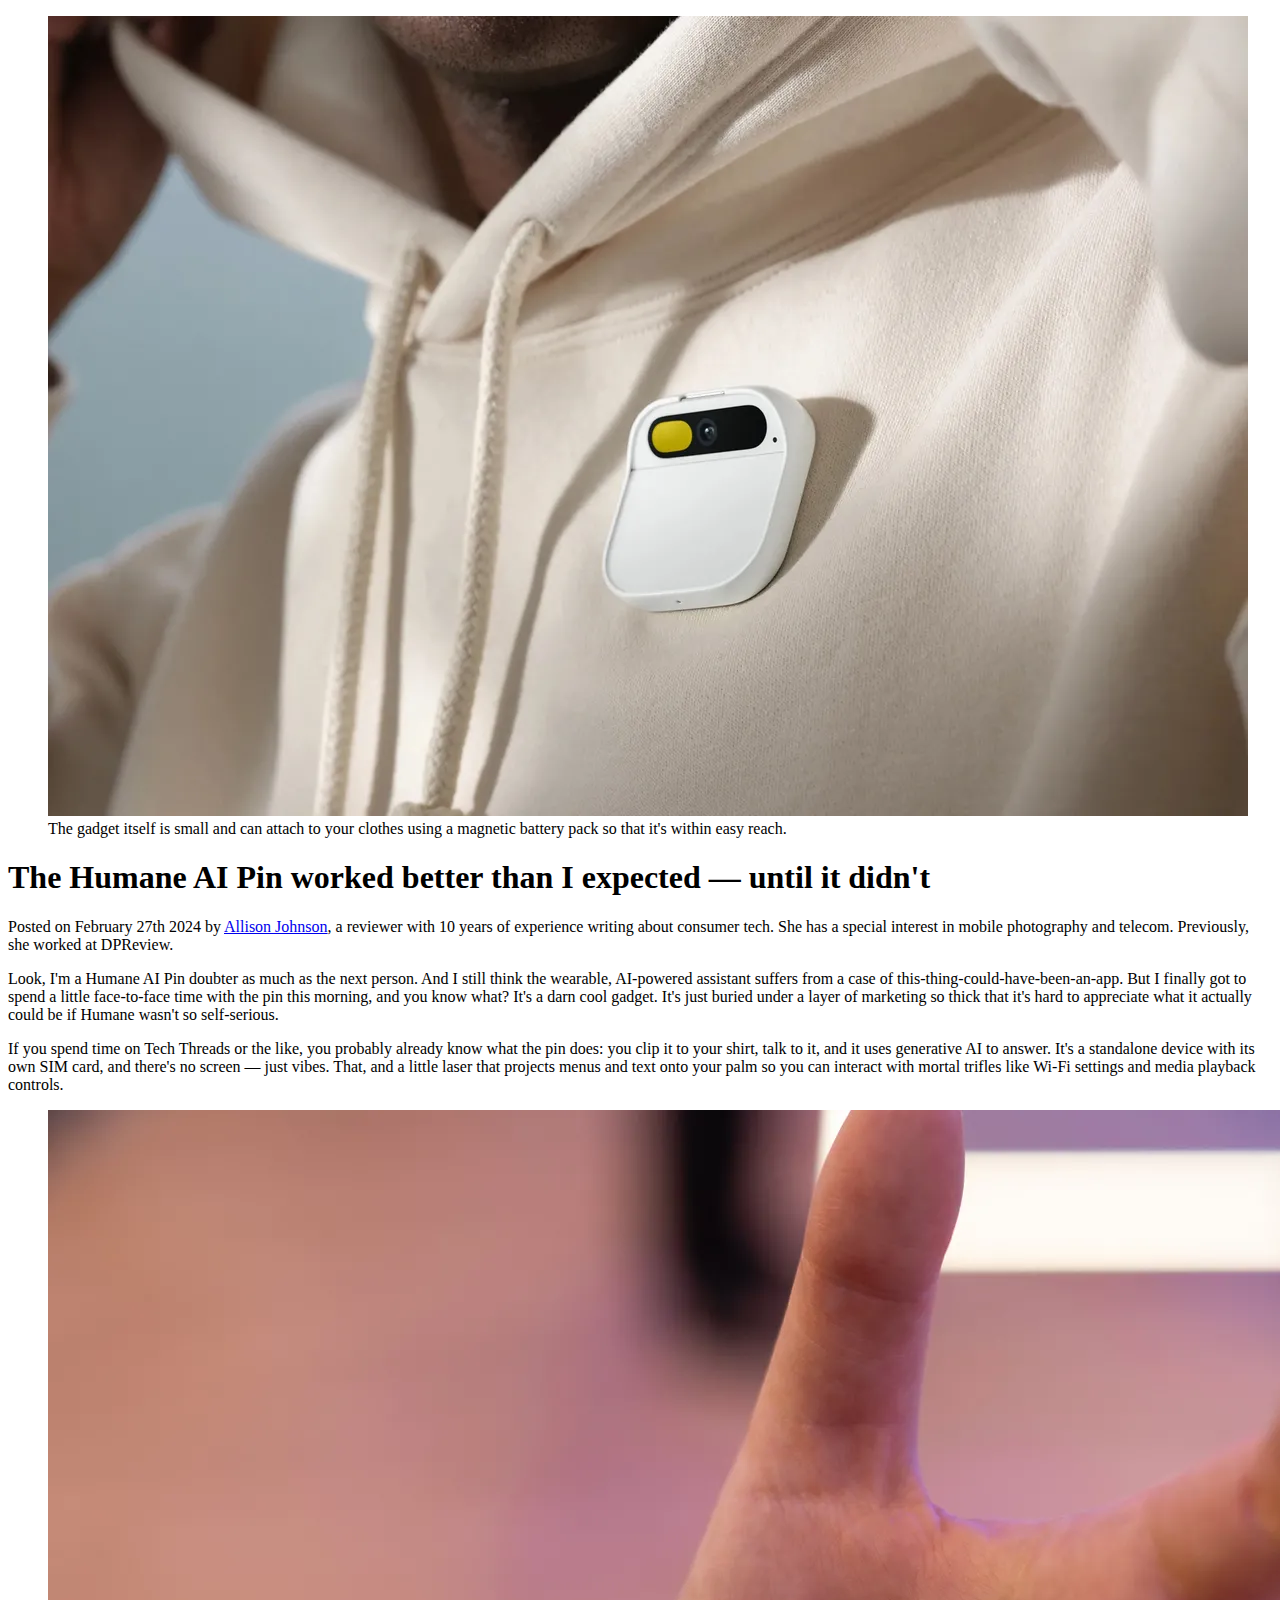
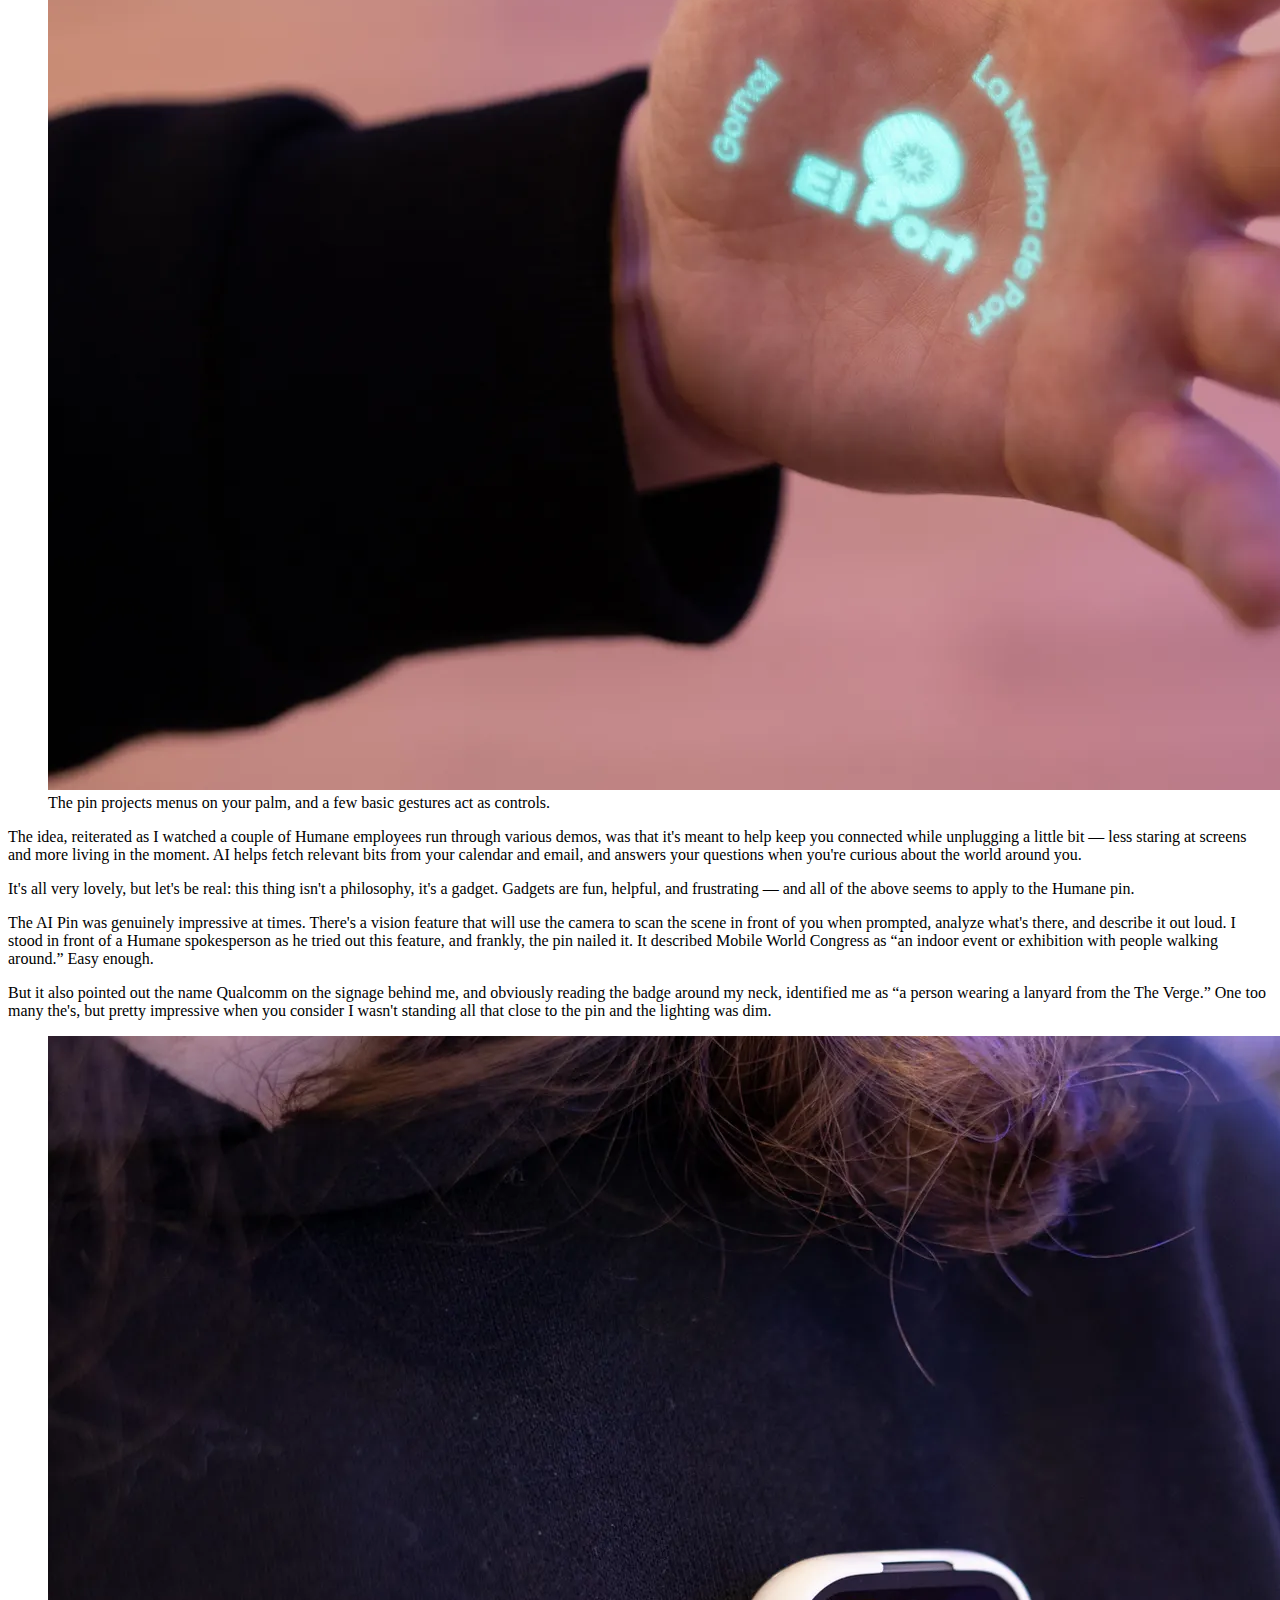
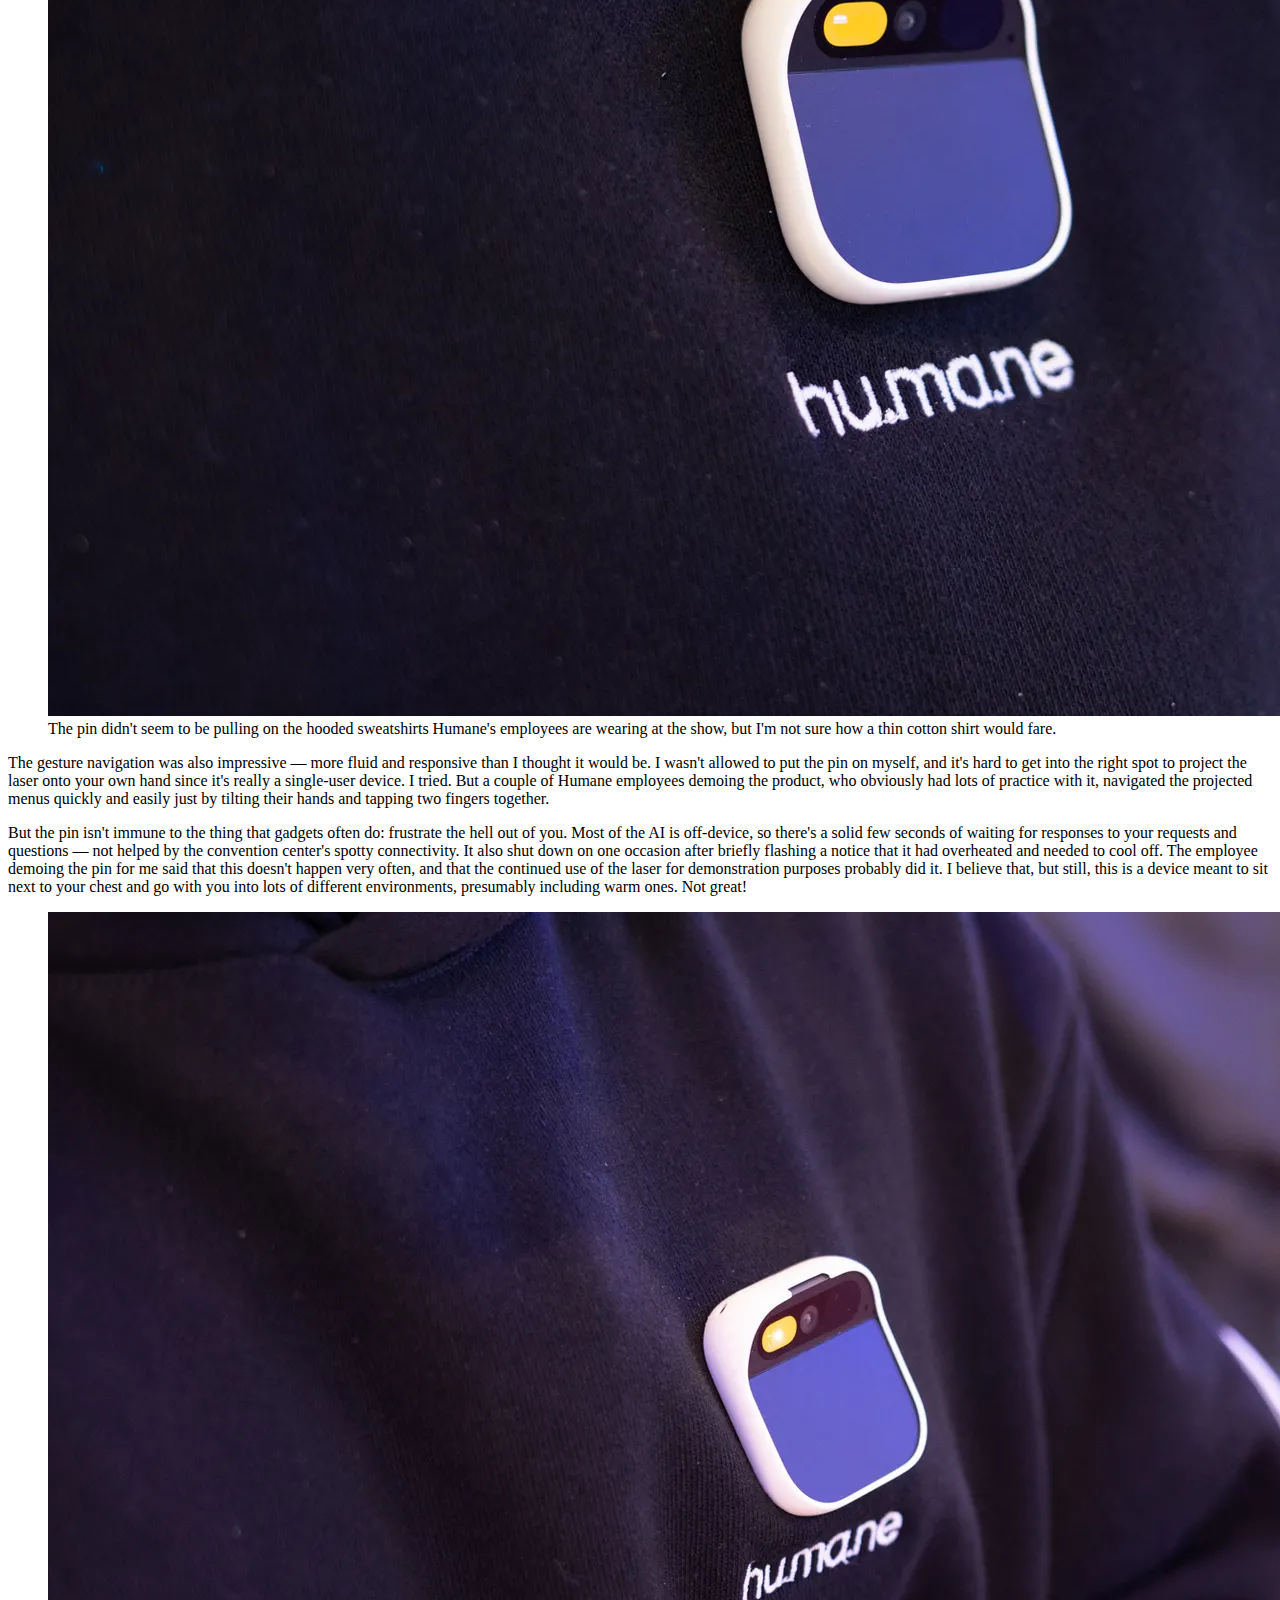
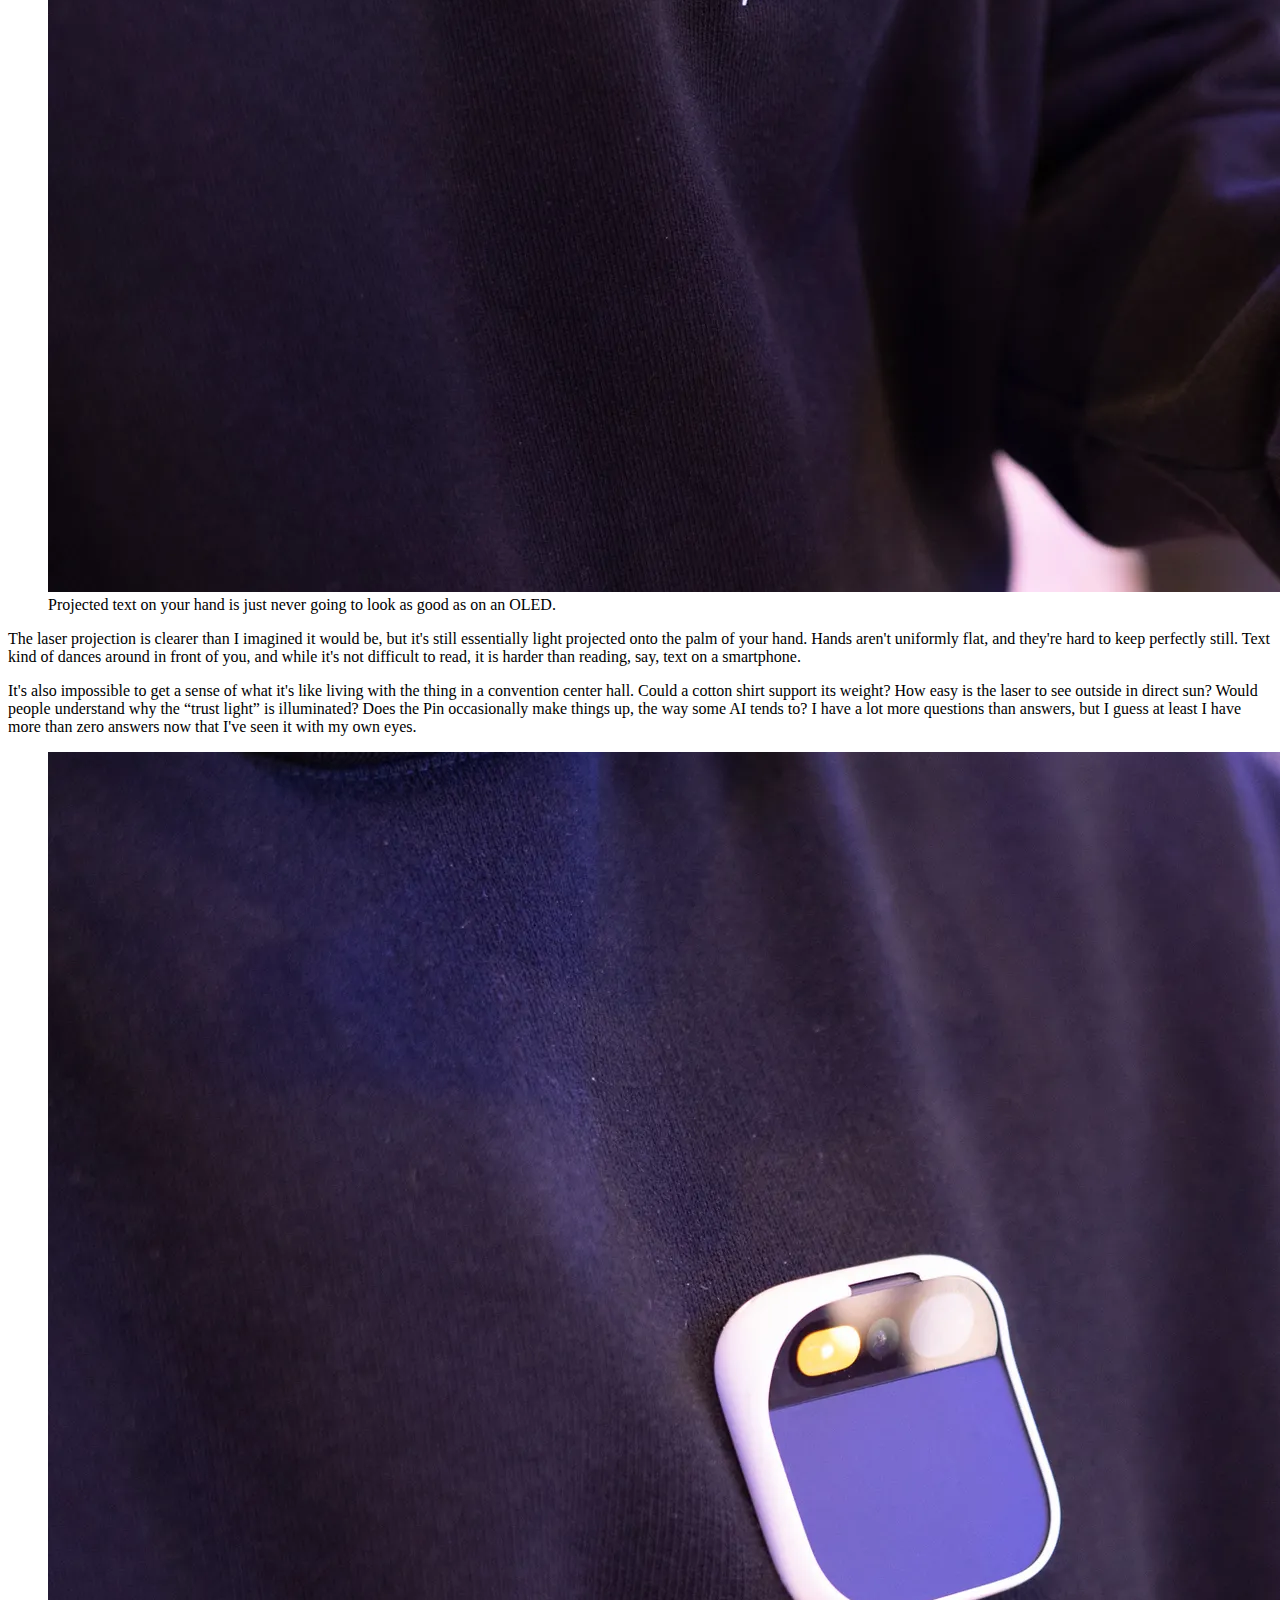
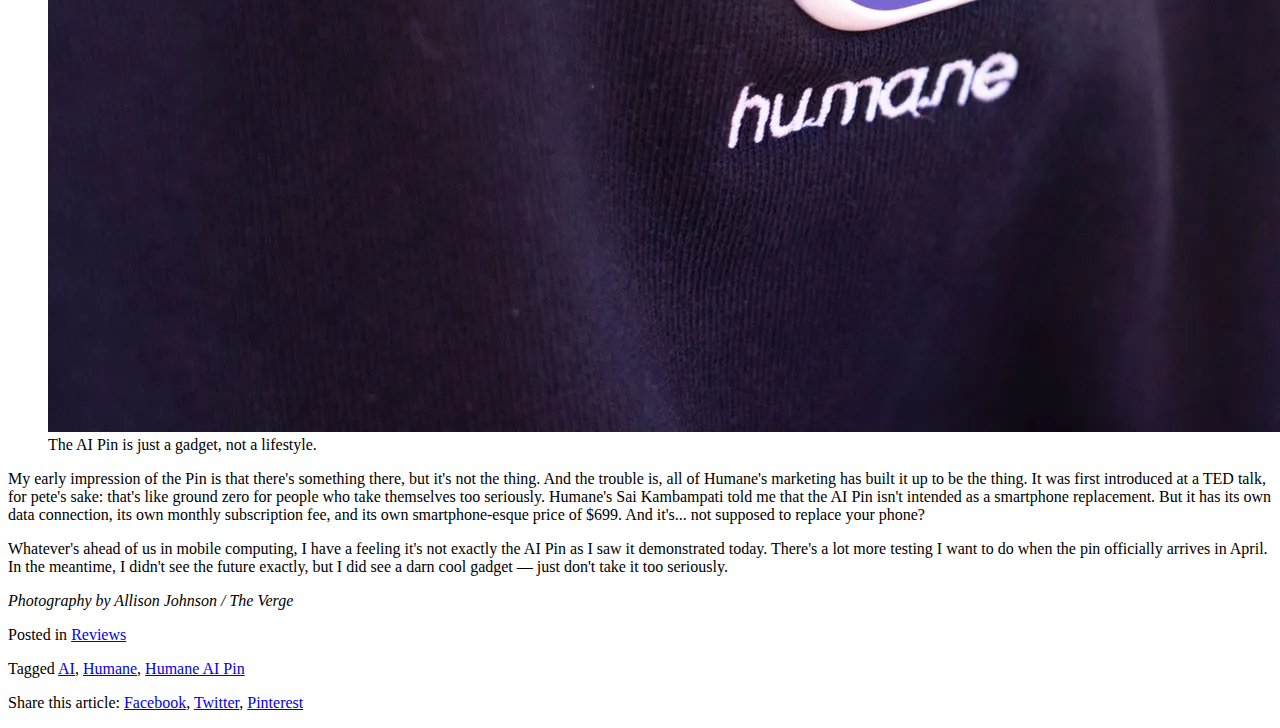
==== index.html @ 14acaa5f "04 - Folder structure & files rearrangement + added styles" ====
<!DOCTYPE html>
<html lang="en">

<head>
    <meta charset="UTF-8">
    <meta name="viewport" content="width=device-width, initial-scale=1.0">
    <title>Document</title>
</head>

<body>
    <!-- Header -->
    <header>
        <figure>
            <img src="./images/Humane_Ai_Pin_Business.jpeg.webp" alt="Humane AI Pin on a hoodie." />
            <figcaption>
                <span>The gadget itself is small and can attach to your clothes using a magnetic battery pack so
                    that it's within easy reach.</span>
            </figcaption>
        </figure>
        <div>
            <h1>The Humane AI Pin worked better than I expected — until it didn't</h1>
            <p>Posted on <time datetime="2020-04-15">February 27th 2024</time> by <a href="#">Allison Johnson</a>, a
                reviewer with 10 years of experience writing about consumer tech. She has a special interest in
                mobile photography and telecom. Previously, she worked at DPReview.</p>
        </div>
    </header>
    <article>
        <!-- Content -->
        <div>
            <p>
                Look, I'm a Humane AI Pin doubter as much as the next person. And I still think the wearable, AI-powered
                assistant suffers from a case of this-thing-could-have-been-an-app. But I finally got to spend a little
                face-to-face time with the pin this morning, and you know what? It's a darn cool gadget. It's just
                buried under a layer of marketing so thick that it's hard to appreciate what it actually could be if
                Humane wasn't so self-serious.
            </p>
            <p>
                If you spend time on Tech Threads or the like, you probably already know what the pin does: you clip it
                to your shirt, talk to it, and it uses generative AI to answer. It's a standalone device with its own
                SIM card, and there's no screen — just vibes. That, and a little laser that projects menus and text onto
                your palm so you can interact with mortal trifles like Wi-Fi settings and media playback controls.
            </p>
            <figure>
                <img src="./images/DSC06901_processed.jpg.webp" alt="Humane AI Pin projecting on the palm of a hand." />
                <figcaption>
                    <span>The pin projects menus on your palm, and a few basic gestures act as controls.</span>
                </figcaption>
            </figure>
            <p>
                The idea, reiterated as I watched a couple of Humane employees run through various demos, was that it's
                meant to help keep you connected while unplugging a little bit — less staring at screens and more living
                in the moment. AI helps fetch relevant bits from your calendar and email, and answers your questions
                when you're curious about the world around you.
            </p>
            <p>
                It's all very lovely, but let's be real: this thing isn't a philosophy, it's a gadget. Gadgets are fun,
                helpful, and frustrating — and all of the above seems to apply to the Humane pin.
            </p>
            <p>
                The AI Pin was genuinely impressive at times. There's a vision feature that will use the camera to scan
                the scene in front of you when prompted, analyze what's there, and describe it out loud. I stood in
                front of a Humane spokesperson as he tried out this feature, and frankly, the pin nailed it. It
                described Mobile World Congress as “an indoor event or exhibition with people walking around.” Easy
                enough.
            </p>
            <p>
                But it also pointed out the name Qualcomm on the signage behind me, and obviously reading the badge
                around my neck, identified me as “a person wearing a lanyard from the The Verge.” One too many the's,
                but pretty impressive when you consider I wasn't standing all that close to the pin and the lighting was
                dim.
            </p>
            <figure>
                <img src="./images/DSC06874_processed.jpg.webp" alt="Humane AI Pin on a black hoodie." />
                <figcaption>
                    <span>The pin didn't seem to be pulling on the hooded sweatshirts Humane's employees are wearing at
                        the show, but I'm not sure how a thin cotton shirt would fare.</span>
                </figcaption>
            </figure>
            <p>
                The gesture navigation was also impressive — more fluid and responsive than I thought it would be. I
                wasn't allowed to put the pin on myself, and it's hard to get into the right spot to project the laser
                onto your own hand since it's really a single-user device. I tried. But a couple of Humane employees
                demoing the product, who obviously had lots of practice with it, navigated the projected menus quickly
                and easily just by tilting their hands and tapping two fingers together.
            </p>
            <p>
                But the pin isn't immune to the thing that gadgets often do: frustrate the hell out of you. Most of the
                AI is off-device, so there's a solid few seconds of waiting for responses to your requests and questions
                — not helped by the convention center's spotty connectivity. It also shut down on one occasion after
                briefly flashing a notice that it had overheated and needed to cool off. The employee demoing the pin
                for me said that this doesn't happen very often, and that the continued use of the laser for
                demonstration purposes probably did it. I believe that, but still, this is a device meant to sit next to
                your chest and go with you into lots of different environments, presumably including warm ones. Not
                great!
            </p>
            <figure>
                <img src="./images/DSC06916_processed.jpg.webp"
                    alt="Humane AI Pin gesture of projecting on the palm of a hand." />
                <figcaption>
                    <span>Projected text on your hand is just never going to look as good as on an OLED.</span>
                </figcaption>
            </figure>
            <p>
                The laser projection is clearer than I imagined it would be, but it's still essentially light projected
                onto the palm of your hand. Hands aren't uniformly flat, and they're hard to keep perfectly still. Text
                kind of dances around in front of you, and while it's not difficult to read, it is harder than reading,
                say, text on a smartphone.
            </p>
            <p>
                It's also impossible to get a sense of what it's like living with the thing in a convention center hall.
                Could a cotton shirt support its weight? How easy is the laser to see outside in direct sun? Would
                people understand why the “trust light” is illuminated? Does the Pin occasionally make things up, the
                way some AI tends to? I have a lot more questions than answers, but I guess at least I have more than
                zero answers now that I've seen it with my own eyes.
            </p>
            <figure>
                <img src="./images/DSC06940_processed.jpg.webp" alt="Humane AI Pin on a Humane hoodie." />
                <figcaption>
                    <span>The AI Pin is just a gadget, not a lifestyle.</span>
                </figcaption>
            </figure>
            <p>
                My early impression of the Pin is that there's something there, but it's not the thing. And the trouble
                is, all of Humane's marketing has built it up to be the thing. It was first introduced at a TED talk,
                for pete's sake: that's like ground zero for people who take themselves too seriously. Humane's Sai
                Kambampati told me that the AI Pin isn't intended as a smartphone replacement. But it has its own data
                connection, its own monthly subscription fee, and its own smartphone-esque price of $699. And it's...
                not supposed to replace your phone?
            </p>
            <p>
                Whatever's ahead of us in mobile computing, I have a feeling it's not exactly the AI Pin as I saw it
                demonstrated today. There's a lot more testing I want to do when the pin officially arrives in April. In
                the meantime, I didn't see the future exactly, but I did see a darn cool gadget — just don't take it too
                seriously.
            </p>
            <p>
                <em>
                    Photography by Allison Johnson / The Verge
                </em>
            </p>
        </div>
    </article>
    <footer>
        <p>Posted in <a href="#">Reviews</a></p>
        <p>Tagged <a href="#">AI</a>, <a href="#">Humane</a>, <a href="#">Humane AI Pin</a></p>
        <p>Share this article: <a href="#">Facebook</a>, <a href="#">Twitter</a>, <a href="#">Pinterest</a></p>
    </footer>
</body>

</html>
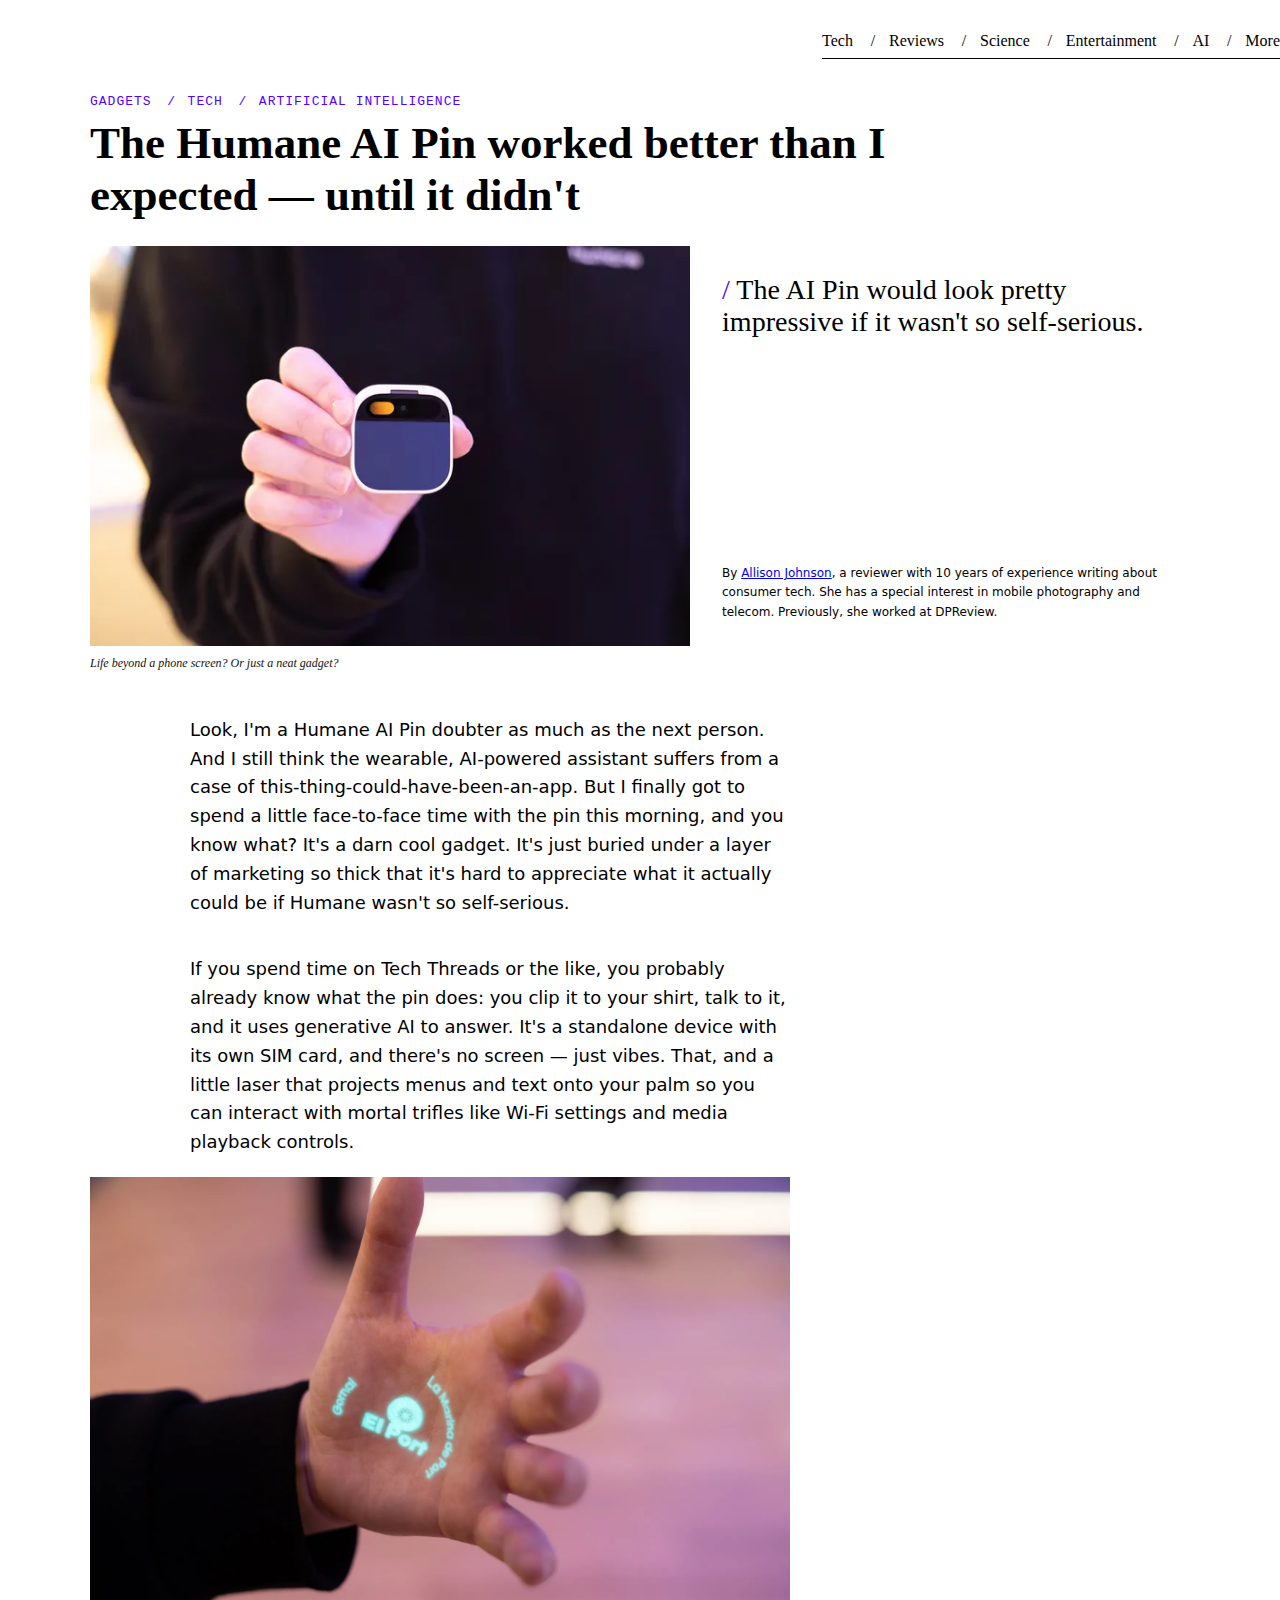
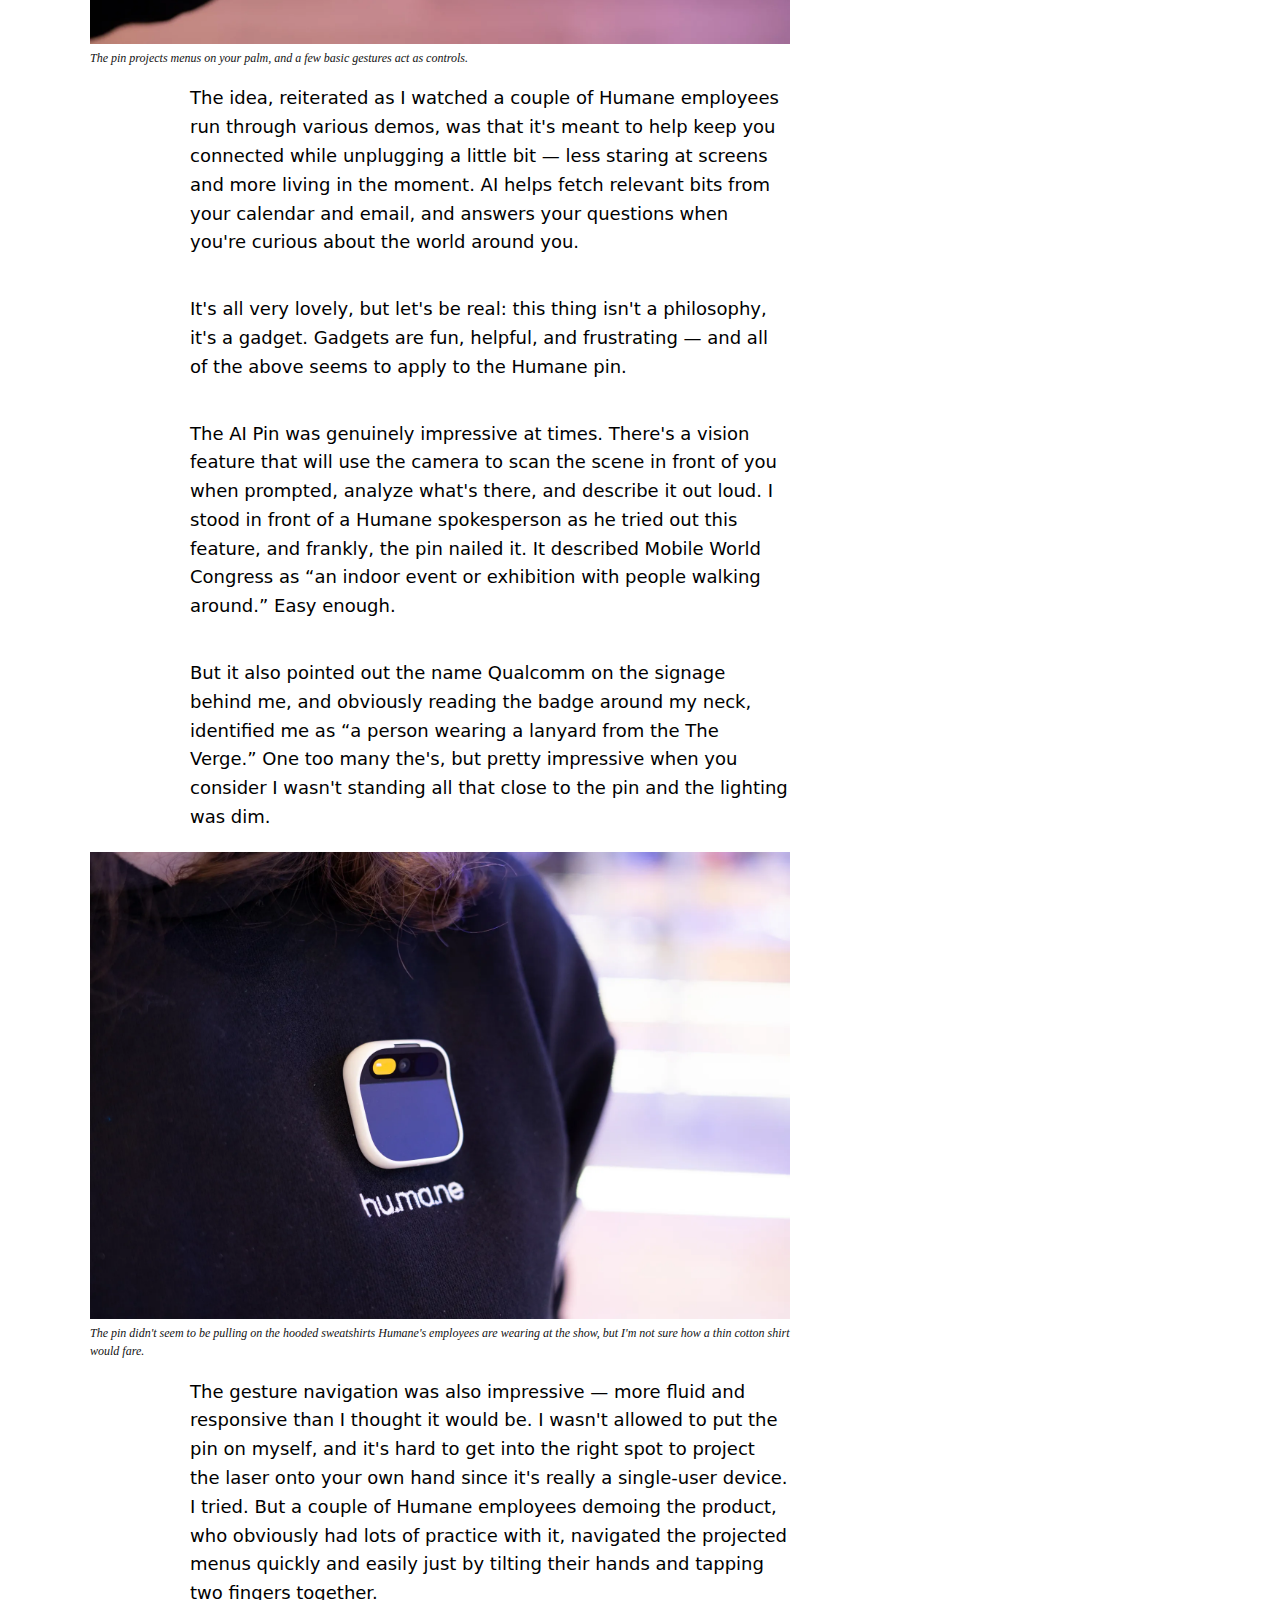
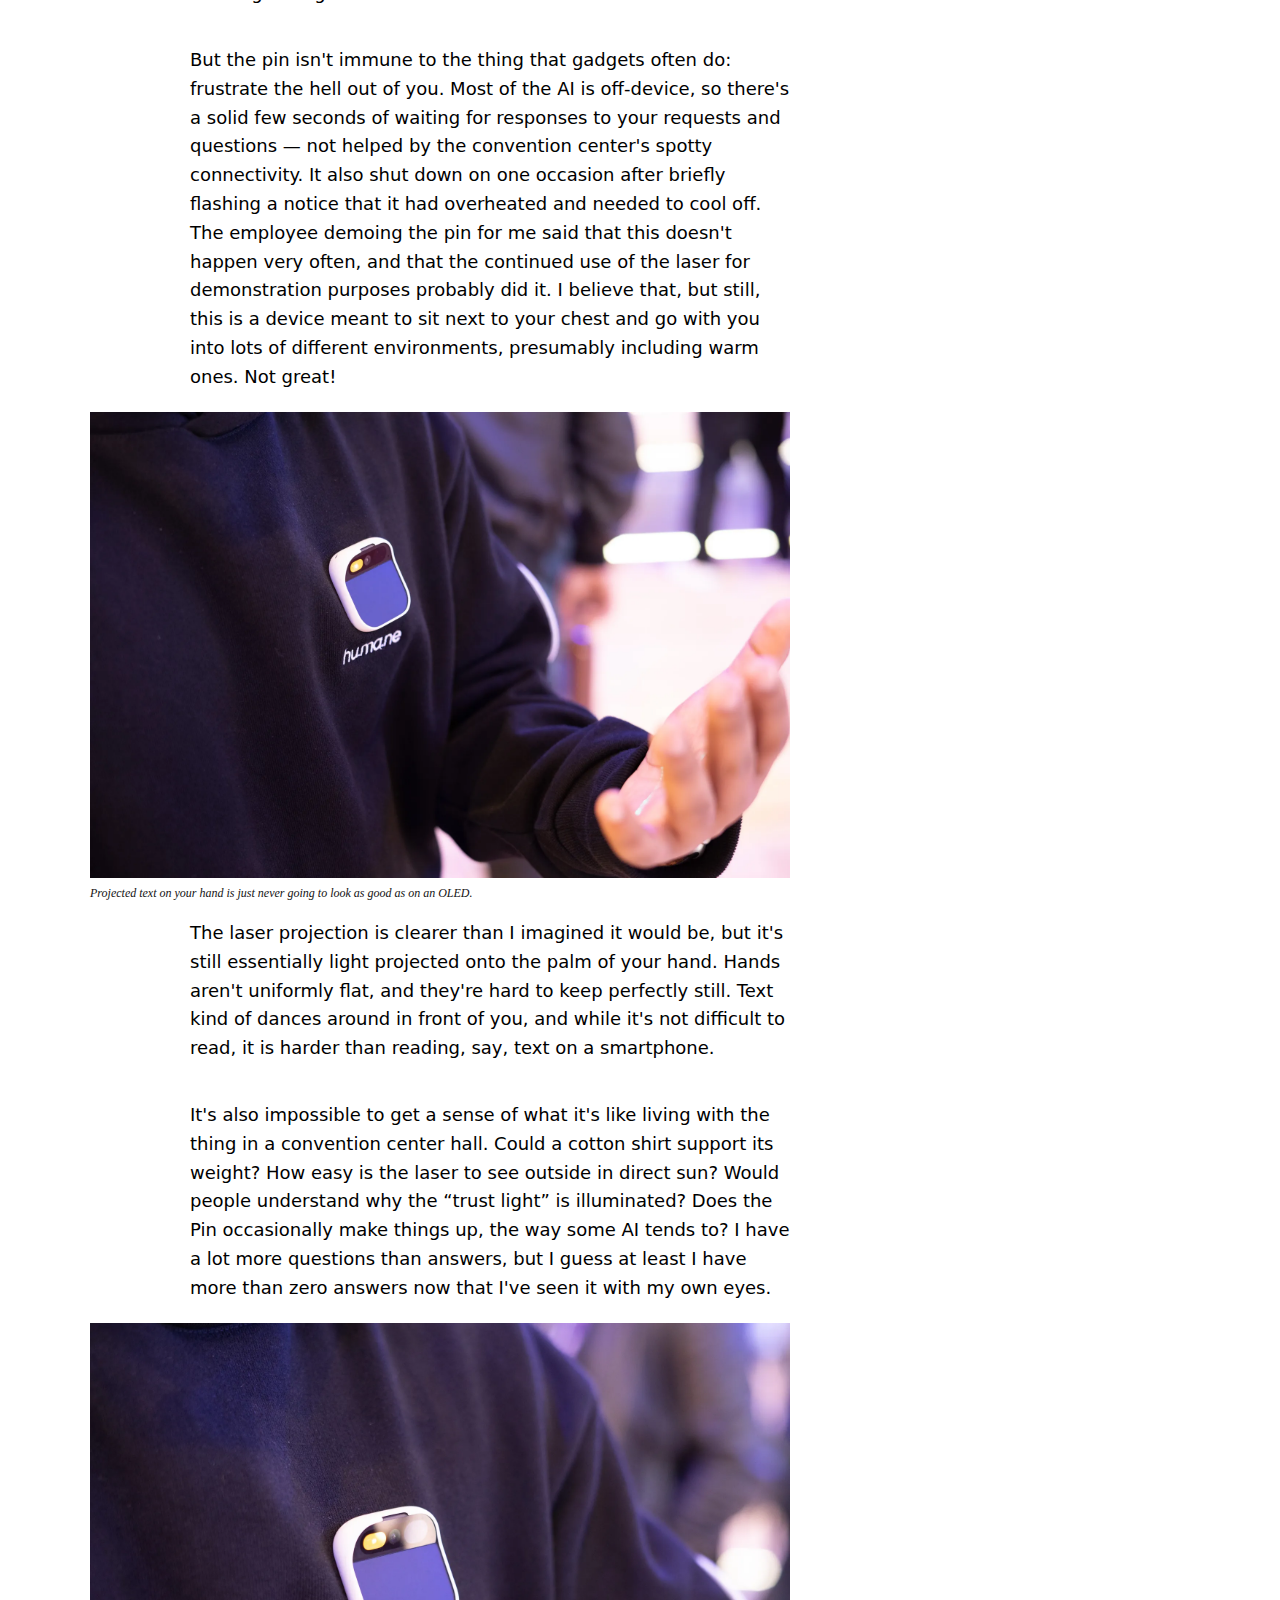
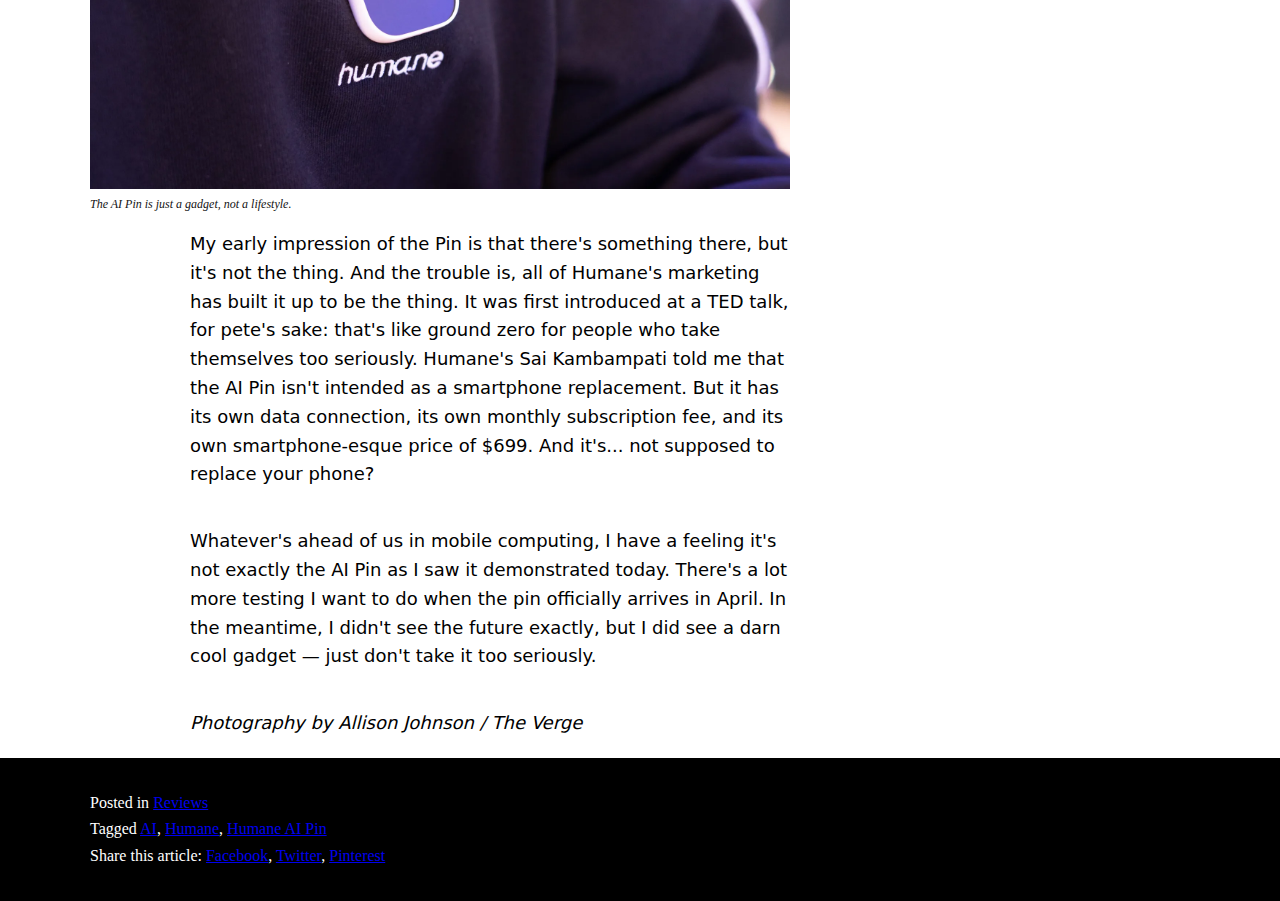
==== commit 1e3784e0: "0402 - Article styling" ====
--- a/index.html
+++ b/index.html
@@ -5,28 +5,80 @@
     <meta charset="UTF-8">
     <meta name="viewport" content="width=device-width, initial-scale=1.0">
     <title>Document</title>
+    <link rel="stylesheet" href="./styles/normalize.css" />
+    <link rel="stylesheet" href="./styles/styles.css" />
+    <link rel="stylesheet" href="./styles/fonts.css" />
 </head>
 
 <body>
-    <!-- Header -->
+    <!-- Website Header -->
     <header>
-        <figure>
-            <img src="./images/Humane_Ai_Pin_Business.jpeg.webp" alt="Humane AI Pin on a hoodie." />
-            <figcaption>
-                <span>The gadget itself is small and can attach to your clothes using a magnetic battery pack so
-                    that it's within easy reach.</span>
-            </figcaption>
-        </figure>
-        <div>
-            <h1>The Humane AI Pin worked better than I expected — until it didn't</h1>
-            <p>Posted on <time datetime="2020-04-15">February 27th 2024</time> by <a href="#">Allison Johnson</a>, a
-                reviewer with 10 years of experience writing about consumer tech. She has a special interest in
-                mobile photography and telecom. Previously, she worked at DPReview.</p>
-        </div>
+        <nav class="navigation menu">
+            <ul class="navigation_list">
+                <li class="navigation_item">
+                    <a href="#">Tech</a>
+                    <span class="navigation_break">/</span>
+                </li>
+                <li class="navigation_item">
+                    <a href="#">Reviews</a>
+                    <span class="navigation_break">/</span>
+                </li>
+                <li class="navigation_item">
+                    <a href="#">Science</a>
+                    <span class="navigation_break">/</span>
+                </li>
+                <li class="navigation_item">
+                    <a href="#">Entertainment</a>
+                    <span class="navigation_break">/</span>
+                </li>
+                <li class="navigation_item">
+                    <a href="#">AI</a>
+                    <span class="navigation_break">/</span>
+                </li>
+                <li class="navigation_item">
+                    <a href="#">More</a>
+                </li>
+            </ul>
+        </nav>
     </header>
     <article>
+        <section class="headline">
+            <nav class="navigation breadcrumb">
+                <ul class="navigation_list">
+                    <li class="navigation_item">
+                        <a href="#">Gadgets</a>
+                        <span class="navigation_break">/</span>
+                    </li>
+                    <li class="navigation_item">
+                        <a href="#">Tech</a>
+                        <span class="navigation_break">/</span>
+                    </li>
+                    <li class="navigation_item">
+                        <a href="#">Artificial Intelligence</a>
+                    </li>
+                </ul>
+            </nav>
+            <h1>The Humane AI Pin worked better than I expected — until it didn't</h1>
+        </section>
+        <section class="lead">
+            <div class="lead_image">
+                <img src="./images/DSC06889_processed_alt.jpg-2.webp" alt="Someone holding a Humane AI Pin" />
+                <figcaption>
+                    <span>Life beyond a phone screen? Or just a neat gadget?</span>
+                </figcaption>
+            </div>
+            <div class="lead_aside">
+                <h3>
+                    <span style="color: rgb(82, 0, 255);">/</span> The AI Pin would look pretty impressive if it wasn't
+                    so self-serious.
+                </h3>
+                <p>By <a href="#">Allison Johnson</a>, a
+                    reviewer with 10 years of experience writing about consumer tech. She has a special interest in
+                    mobile photography and telecom. Previously, she worked at DPReview.</p>
+            </div>
+        </section>
         <!-- Content -->
-        <div>
+        <section class="content">
             <p>
                 Look, I'm a Humane AI Pin doubter as much as the next person. And I still think the wearable, AI-powered
                 assistant suffers from a case of this-thing-could-have-been-an-app. But I finally got to spend a little
@@ -138,12 +190,14 @@
                     Photography by Allison Johnson / The Verge
                 </em>
             </p>
-        </div>
+        </section>
     </article>
     <footer>
-        <p>Posted in <a href="#">Reviews</a></p>
-        <p>Tagged <a href="#">AI</a>, <a href="#">Humane</a>, <a href="#">Humane AI Pin</a></p>
-        <p>Share this article: <a href="#">Facebook</a>, <a href="#">Twitter</a>, <a href="#">Pinterest</a></p>
+        <div class="footer_content">
+            <p>Posted in <a href="#">Reviews</a></p>
+            <p>Tagged <a href="#">AI</a>, <a href="#">Humane</a>, <a href="#">Humane AI Pin</a></p>
+            <p>Share this article: <a href="#">Facebook</a>, <a href="#">Twitter</a>, <a href="#">Pinterest</a></p>
+        </div>
     </footer>
 </body>
 
--- a/styles/styles.css
+++ b/styles/styles.css
@@ -0,0 +1,223 @@
+body {
+  display: flex;
+  flex-direction: column;
+}
+
+/* ------------------------ */
+/* Navigation               */
+/* ------------------------ */
+
+header {
+  width: 100%;
+}
+
+.navigation {
+  display: flex;
+}
+
+.navigation_list {
+  display: flex;
+  list-style-type: none;
+  padding: 0;
+  margin: 0;
+}
+
+.navigation_item a {
+  text-decoration: none;
+  color: #000;
+}
+
+.navigation_break {
+  padding: 0;
+  margin: 0;
+  display: inline-flex;
+  width: 32px;
+  justify-content: center;
+}
+
+/* ------------------------ */
+/* Menu                     */
+/* ------------------------ */
+
+.menu {
+  border-bottom: 1px solid #000;
+  margin-left: auto;
+  width: fit-content;
+  font-family: "PolySans";
+  padding: 32px 0 8px 0;
+}
+
+.menu ul {
+  display: flex;
+  list-style-type: none;
+  padding: 0;
+  margin: 0;
+}
+
+/* ------------------------ */
+/* Article's Body           */
+/* ------------------------ */
+
+article {
+  max-width: 1100px;
+  margin: 0 auto;
+}
+
+/* ------------------------ */
+/* Article's Breadcrumb     */
+/* ------------------------ */
+
+.breadcrumb {
+  justify-content: flex-start;
+}
+
+.breadcrumb a,
+.breadcrumb span {
+  color: rgb(82, 0, 255);
+  font-weight: 500;
+  font-family: monospace;
+  text-transform: uppercase;
+  letter-spacing: 1px;
+}
+
+.breadcrumb a:hover {
+  text-decoration: underline;
+}
+
+/* ------------------------ */
+/* Article's Content        */
+/* ------------------------ */
+
+article p {
+  font-family: system-ui, -apple-system, BlinkMacSystemFont, "Segoe UI", Roboto,
+    Oxygen, Ubuntu, Cantarell, "Open Sans", "Helvetica Neue", sans-serif;
+  font-size: 18px;
+  line-height: 1.6;
+  margin-bottom: 20px;
+}
+
+/* ------------------------ */
+/* Article's Headline       */
+/* ------------------------ */
+
+.headline {
+  display: flex;
+  flex-direction: column;
+  gap: 8px;
+  padding-top: 32px;
+}
+
+h1 {
+  font-size: 45px;
+  font-family: "PolySans";
+  margin: 0;
+  padding: 0;
+}
+
+.headline h1 {
+  max-width: 900px;
+}
+
+figure img {
+  width: 400px;
+  height: auto;
+}
+
+/* ------------------------ */
+/* Article's Lead           */
+/* ------------------------ */
+
+.lead {
+  font-size: 24px;
+  font-family: "PolySans";
+  font-weight: 500;
+  margin: 0;
+  padding: 24px 0;
+  display: flex;
+  gap: 32px;
+}
+
+.lead_image img {
+  width: 600px;
+  height: auto;
+  display: flex;
+  justify-content: center;
+  align-items: center;
+}
+
+.lead_aside {
+  display: flex;
+  flex-direction: column;
+}
+
+.lead_aside h3 {
+  font-weight: 400;
+}
+
+.lead_aside p {
+  font-size: 12px;
+  font-weight: 400;
+  margin-top: auto;
+  padding-bottom: 32px;
+}
+
+/* ------------------------ */
+/* Article's Figures        */
+/* ------------------------ */
+
+figcaption span {
+  font-size: 12px;
+  font-family: "PolySans";
+  font-weight: 400;
+  text-align: center;
+  font-style: italic;
+  color: rgb(19, 19, 19);
+}
+
+/* ------------------------ */
+/* Article's Content        */
+/* ------------------------ */
+
+.content {
+  display: flex;
+  flex-direction: column;
+  max-width: 700px;
+}
+
+.content p {
+  width: 600px;
+  margin-left: auto;
+}
+
+.content figure {
+  margin: 0 0 0 auto;
+}
+
+.content img {
+  width: 100%;
+}
+
+/* ------------------------ */
+/* Footer                   */
+/* ------------------------ */
+
+footer {
+  display: flex;
+  justify-content: center;
+  padding: 32px 0;
+  background-color: #000;
+  color: #fff;
+}
+
+.footer_content {
+  display: flex;
+  flex-direction: column;
+  width: 1100px;
+}
+
+.footer_content p {
+  font-size: 16px;
+  font-family: "PolySans";
+  font-weight: 400;
+  margin: 4px 0;
+}
--- a/styles/fonts.css
+++ b/styles/fonts.css
@@ -0,0 +1,67 @@
+@font-face {
+  font-family: "PolySans";
+  font-style: normal;
+  font-weight: 400;
+  src: url("https://db.onlinewebfonts.com/t/d8a4964eec2c4a693d6722609068043c.eot");
+  src: url("https://db.onlinewebfonts.com/t/d8a4964eec2c4a693d6722609068043c.eot?#iefix")
+      format("embedded-opentype"),
+    url("https://db.onlinewebfonts.com/t/d8a4964eec2c4a693d6722609068043c.woff2")
+      format("woff2"),
+    url("https://db.onlinewebfonts.com/t/d8a4964eec2c4a693d6722609068043c.woff")
+      format("woff"),
+    url("https://db.onlinewebfonts.com/t/d8a4964eec2c4a693d6722609068043c.ttf")
+      format("truetype"),
+    url("https://db.onlinewebfonts.com/t/d8a4964eec2c4a693d6722609068043c.svg#PolySans Slim")
+      format("svg");
+}
+
+@font-face {
+  font-family: "PolySans";
+  font-style: normal;
+  font-weight: 500;
+  src: url("https://db.onlinewebfonts.com/t/03bd7255184e8e8ad4d2a521fa920b6c.eot");
+  src: url("https://db.onlinewebfonts.com/t/03bd7255184e8e8ad4d2a521fa920b6c.eot?#iefix")
+      format("embedded-opentype"),
+    url("https://db.onlinewebfonts.com/t/03bd7255184e8e8ad4d2a521fa920b6c.woff2")
+      format("woff2"),
+    url("https://db.onlinewebfonts.com/t/03bd7255184e8e8ad4d2a521fa920b6c.woff")
+      format("woff"),
+    url("https://db.onlinewebfonts.com/t/03bd7255184e8e8ad4d2a521fa920b6c.ttf")
+      format("truetype"),
+    url("https://db.onlinewebfonts.com/t/03bd7255184e8e8ad4d2a521fa920b6c.svg#PolySans Neutral")
+      format("svg");
+}
+
+@font-face {
+  font-family: "PolySans";
+  font-style: normal;
+  font-weight: 600;
+  src: url("https://db.onlinewebfonts.com/t/cec88e5a4cf367c4620cd23c5a184439.eot");
+  src: url("https://db.onlinewebfonts.com/t/cec88e5a4cf367c4620cd23c5a184439.eot?#iefix")
+      format("embedded-opentype"),
+    url("https://db.onlinewebfonts.com/t/cec88e5a4cf367c4620cd23c5a184439.woff2")
+      format("woff2"),
+    url("https://db.onlinewebfonts.com/t/cec88e5a4cf367c4620cd23c5a184439.woff")
+      format("woff"),
+    url("https://db.onlinewebfonts.com/t/cec88e5a4cf367c4620cd23c5a184439.ttf")
+      format("truetype"),
+    url("https://db.onlinewebfonts.com/t/cec88e5a4cf367c4620cd23c5a184439.svg#PolySans Median")
+      format("svg");
+}
+
+@font-face {
+  font-family: "PolySans";
+  font-style: normal;
+  font-weight: 700;
+  src: url("https://db.onlinewebfonts.com/t/5645b7453bd2df2bf9eb77e589a4afd8.eot");
+  src: url("https://db.onlinewebfonts.com/t/5645b7453bd2df2bf9eb77e589a4afd8.eot?#iefix")
+      format("embedded-opentype"),
+    url("https://db.onlinewebfonts.com/t/5645b7453bd2df2bf9eb77e589a4afd8.woff2")
+      format("woff2"),
+    url("https://db.onlinewebfonts.com/t/5645b7453bd2df2bf9eb77e589a4afd8.woff")
+      format("woff"),
+    url("https://db.onlinewebfonts.com/t/5645b7453bd2df2bf9eb77e589a4afd8.ttf")
+      format("truetype"),
+    url("https://db.onlinewebfonts.com/t/5645b7453bd2df2bf9eb77e589a4afd8.svg#PolySans Bulky")
+      format("svg");
+}
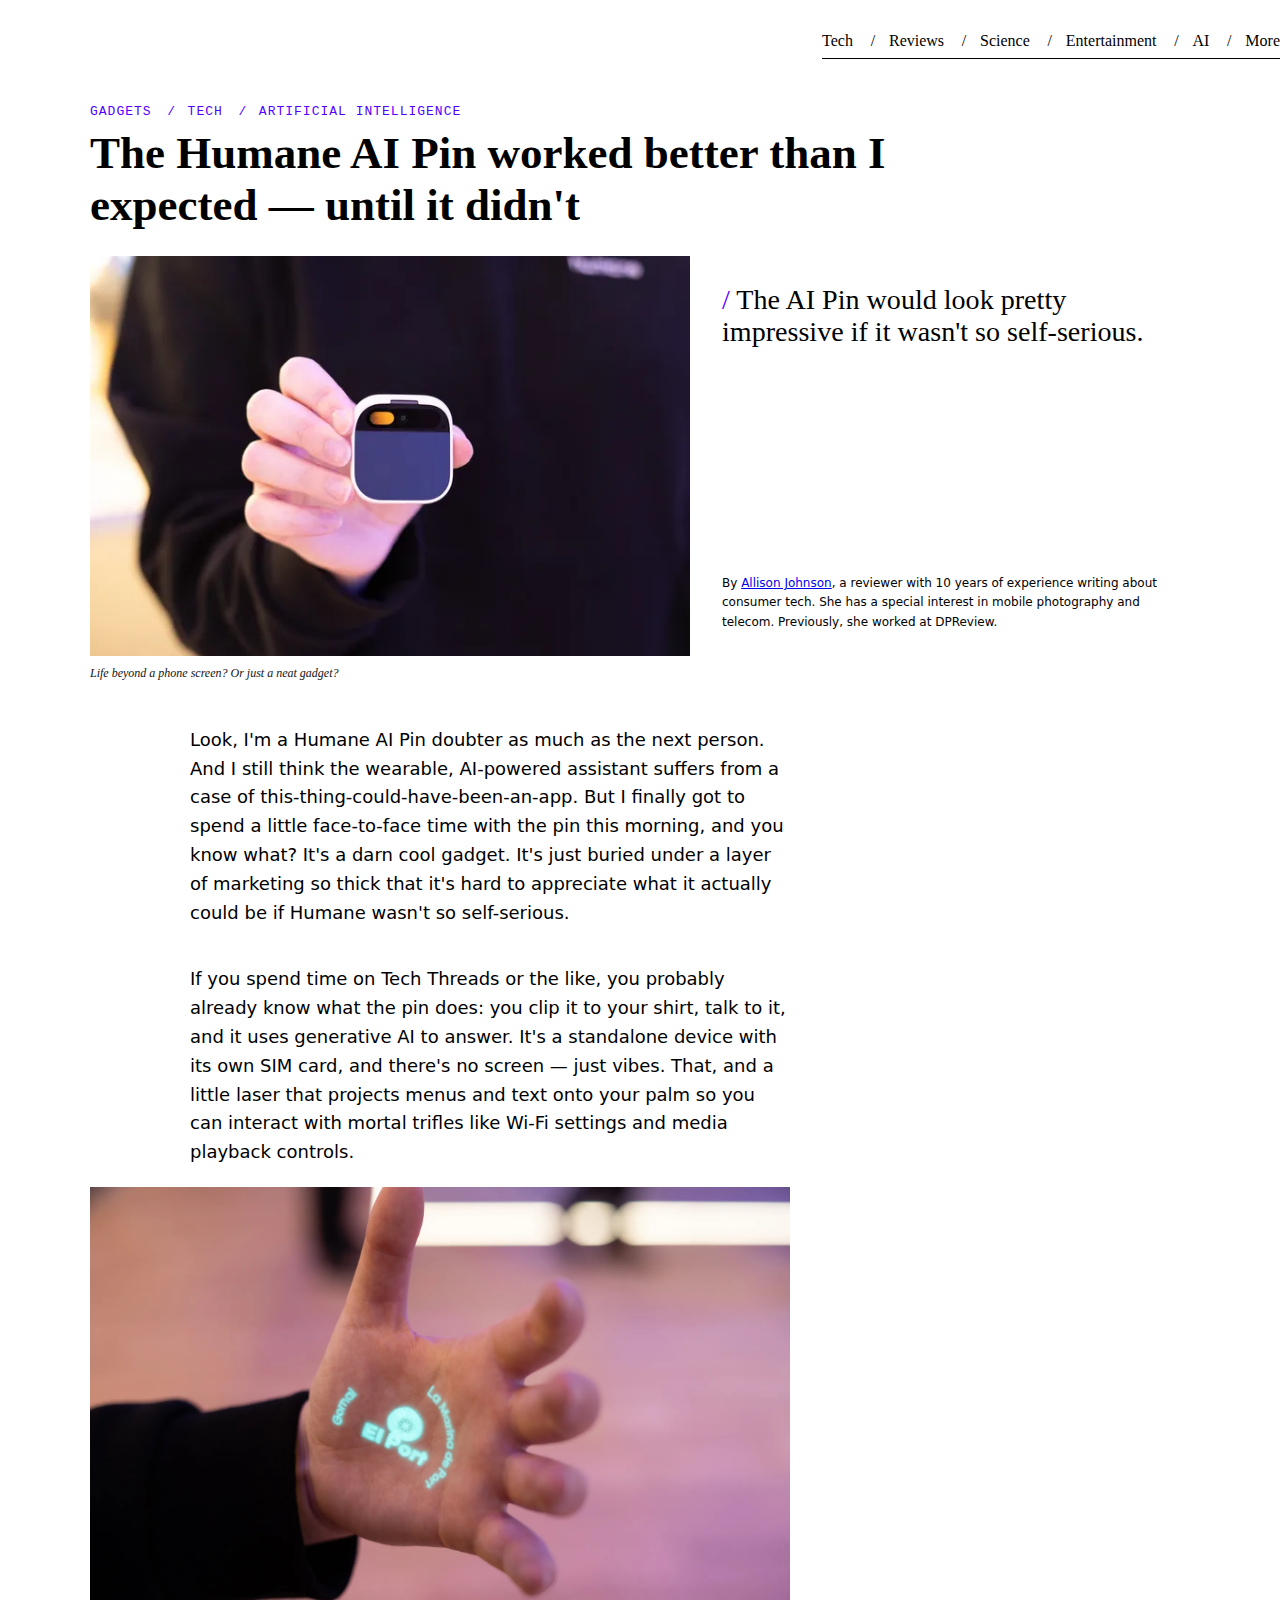
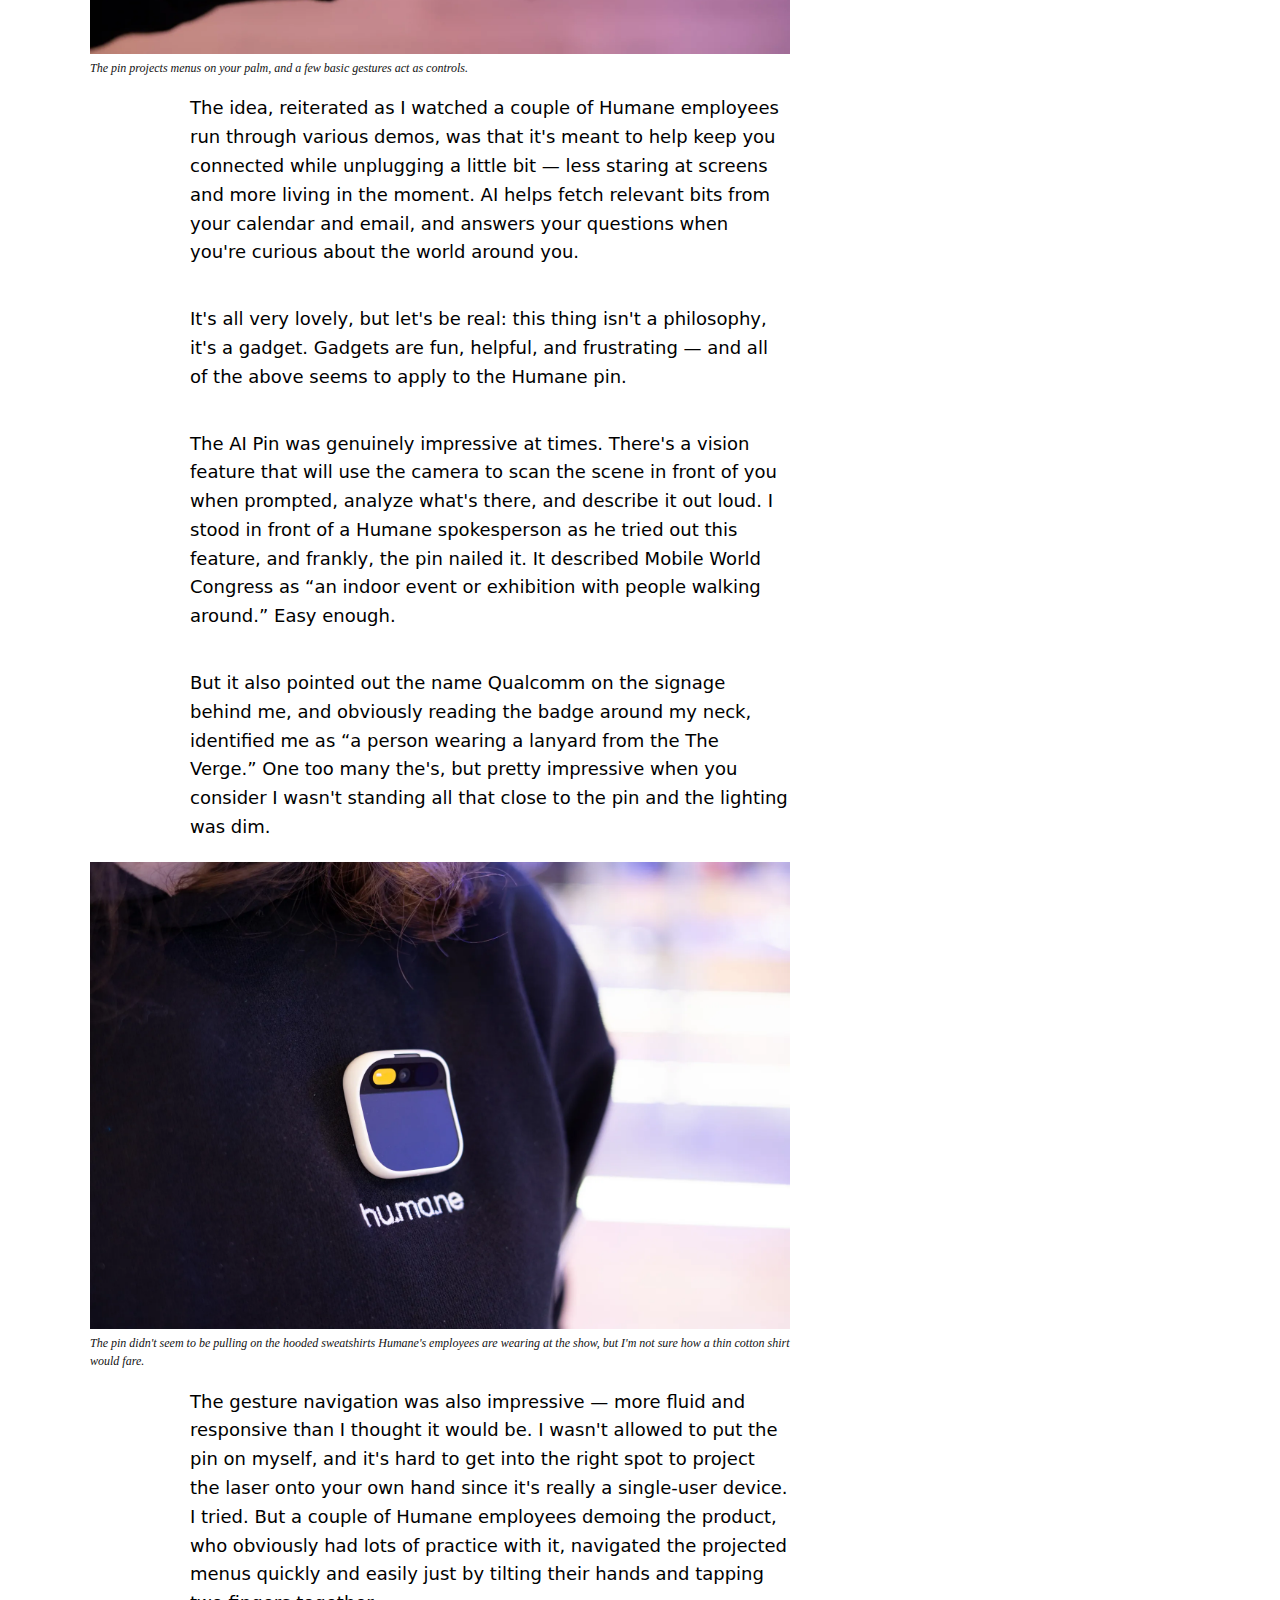
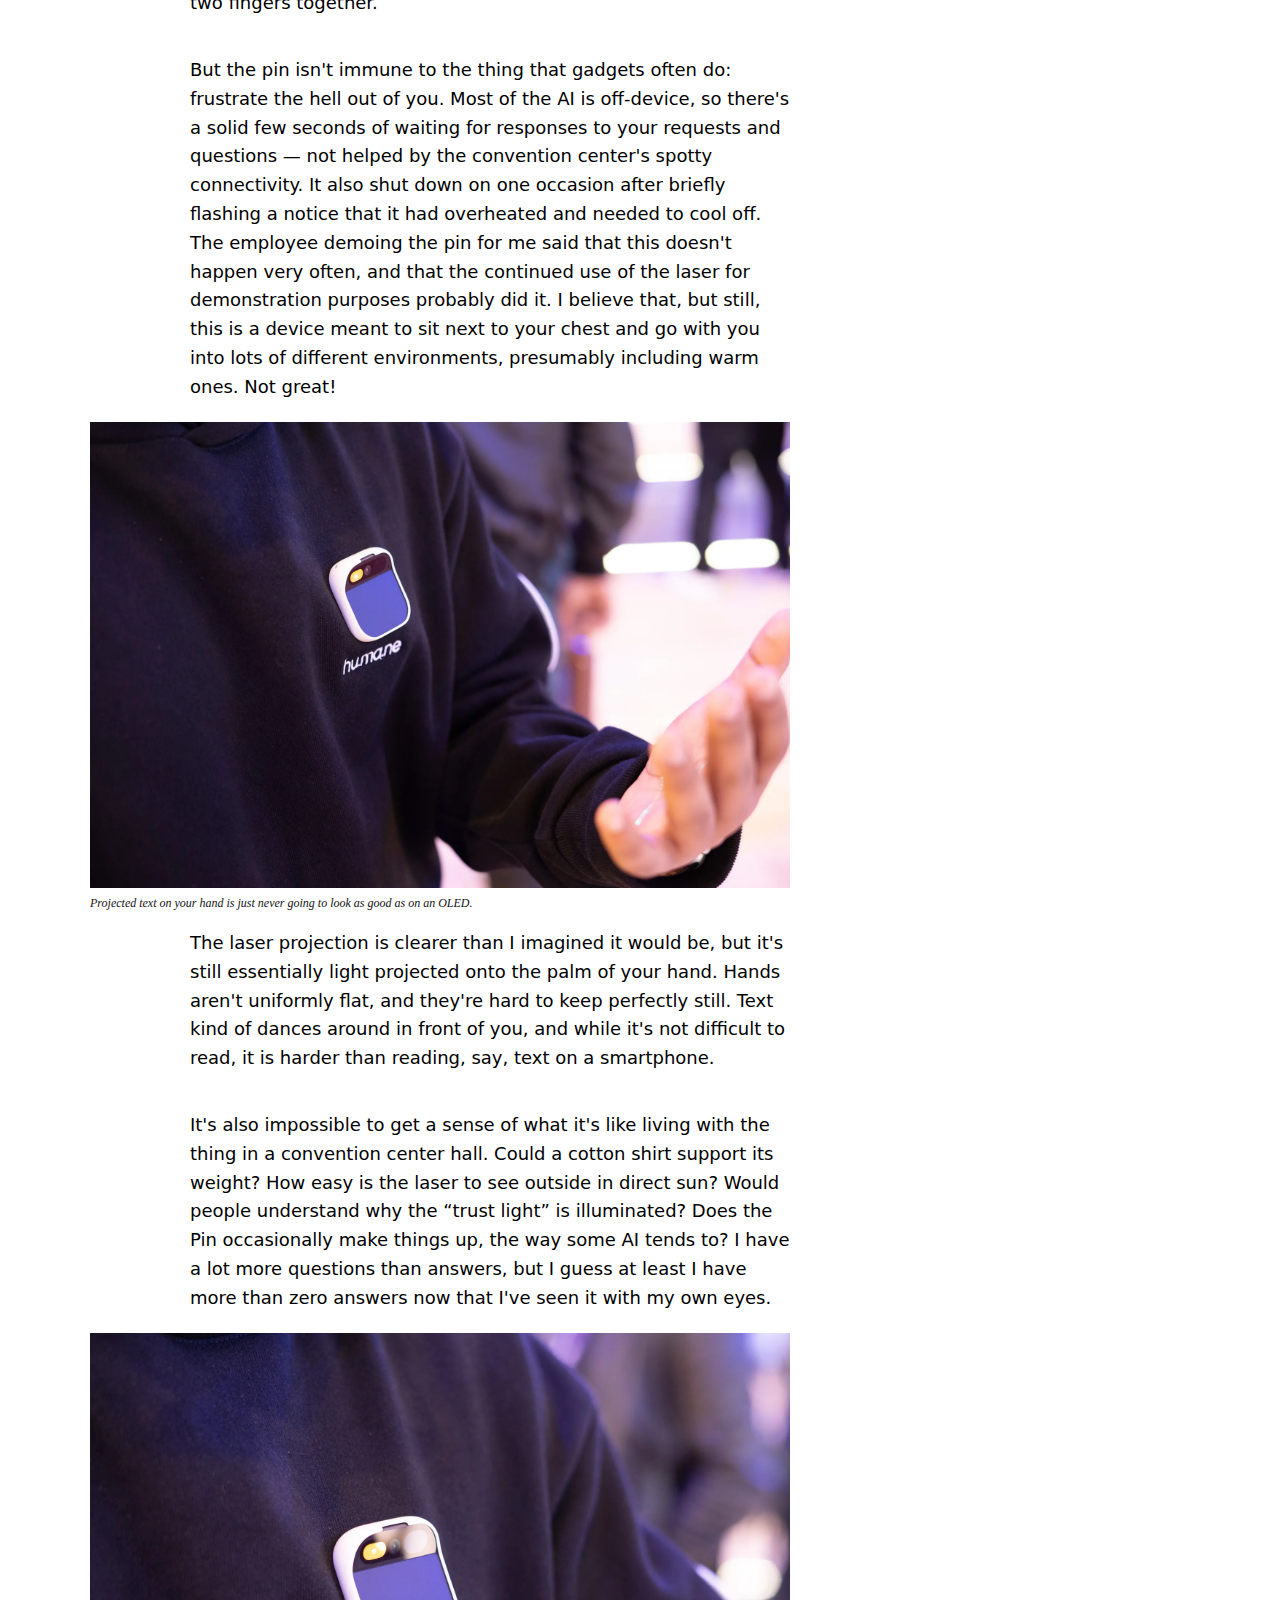
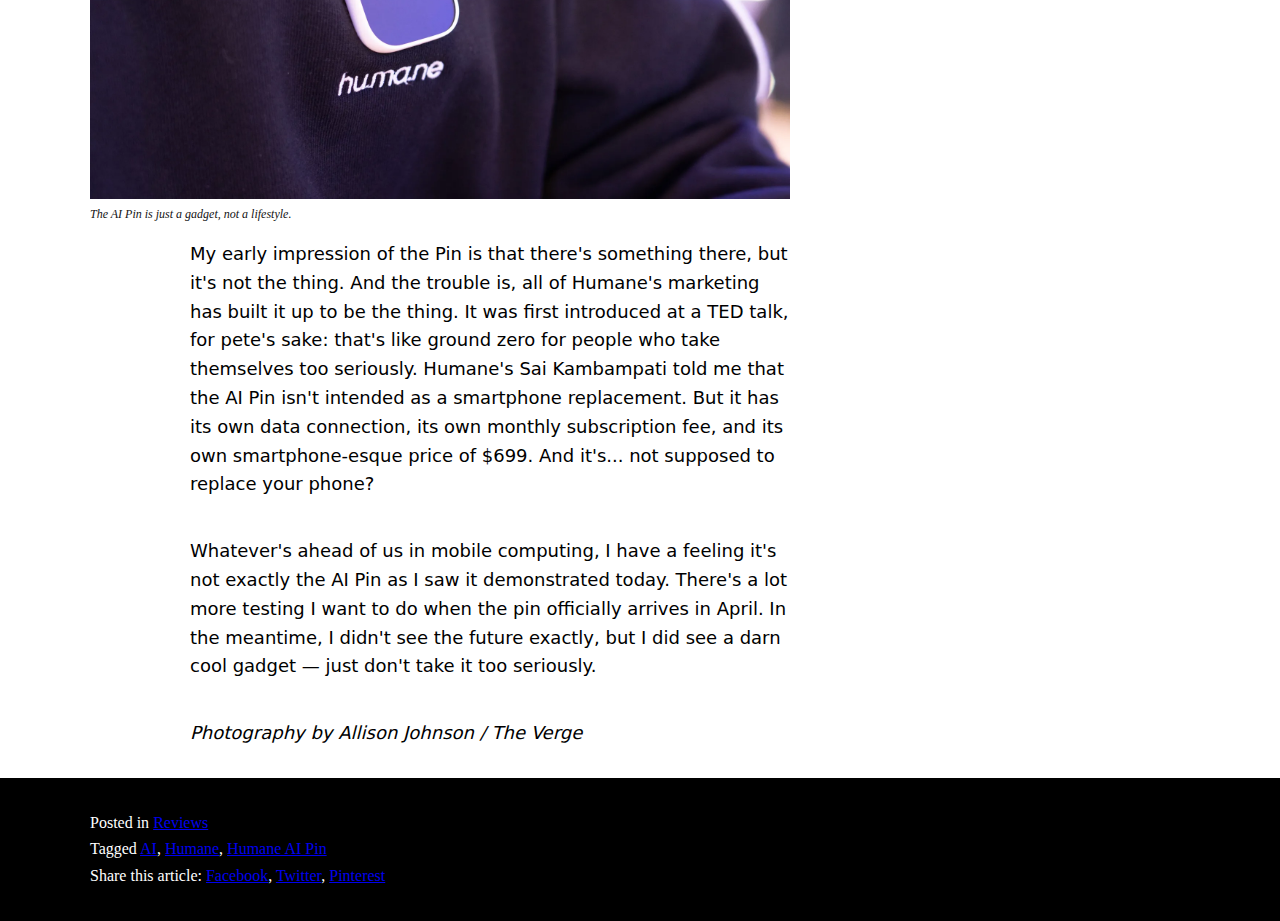
==== commit 50695ef1: "Adjust styles for responsiveness" ====
--- a/index.html
+++ b/index.html
@@ -14,7 +14,7 @@
     <!-- Website Header -->
     <header>
         <nav class="navigation menu">
-            <ul class="navigation_list">
+            <ul class="navigation_list desktop">
                 <li class="navigation_item">
                     <a href="#">Tech</a>
                     <span class="navigation_break">/</span>
@@ -37,6 +37,10 @@
                 </li>
                 <li class="navigation_item">
                     <a href="#">More</a>
+                </li>
+                <li class="navigation_item">
+                    <a href="#">Menu</a>
+                    <img src="./icons/plus.svg" alt="Menu" width="16" height="16" />
                 </li>
             </ul>
         </nav>
--- a/styles/styles.css
+++ b/styles/styles.css
@@ -54,6 +54,10 @@
   margin: 0;
 }
 
+.menu li:last-child {
+  display: none;
+}
+
 /* ------------------------ */
 /* Article's Body           */
 /* ------------------------ */
@@ -61,6 +65,7 @@
 article {
   max-width: 1100px;
   margin: 0 auto;
+  padding: 10px;
 }
 
 /* ------------------------ */
@@ -221,3 +226,81 @@
   font-weight: 400;
   margin: 4px 0;
 }
+
+/* ------------------------ */
+/* Tablet Media Queries     */
+/* ------------------------ */
+
+@media (max-width: 768px) {
+  .menu li:last-child {
+    display: inline-flex;
+  }
+
+  .menu li:not(:last-child) {
+    display: none;
+  }
+
+  .lead {
+    flex-direction: column-reverse;
+    gap: 16px;
+  }
+
+  .lead_aside {
+    gap: 16px;
+  }
+
+  .lead_image img {
+    width: 100%;
+  }
+
+  .lead_aside p {
+    padding-bottom: 16px;
+  }
+
+  article {
+    margin: 0;
+  }
+
+  .content p {
+    width: auto;
+  }
+}
+
+/* ------------------------ */
+/* Mobile Media Queries     */
+/* ------------------------ */
+
+@media (max-width: 480px) {
+  /* Smaller font sizes */
+  h1 {
+    font-size: 32px;
+  }
+
+  .lead {
+    font-size: 20px;
+  }
+
+  .lead_aside h3 {
+    font-size: 16px;
+  }
+
+  .lead_aside p {
+    font-size: 10px;
+  }
+
+  .content p {
+    font-size: 16px;
+  }
+
+  .footer_content p {
+    font-size: 14px;
+  }
+
+  .breadcrumb ul li {
+    font-size: 12px;
+  }
+
+  .navigation_break {
+    width: 12px;
+  }
+}
